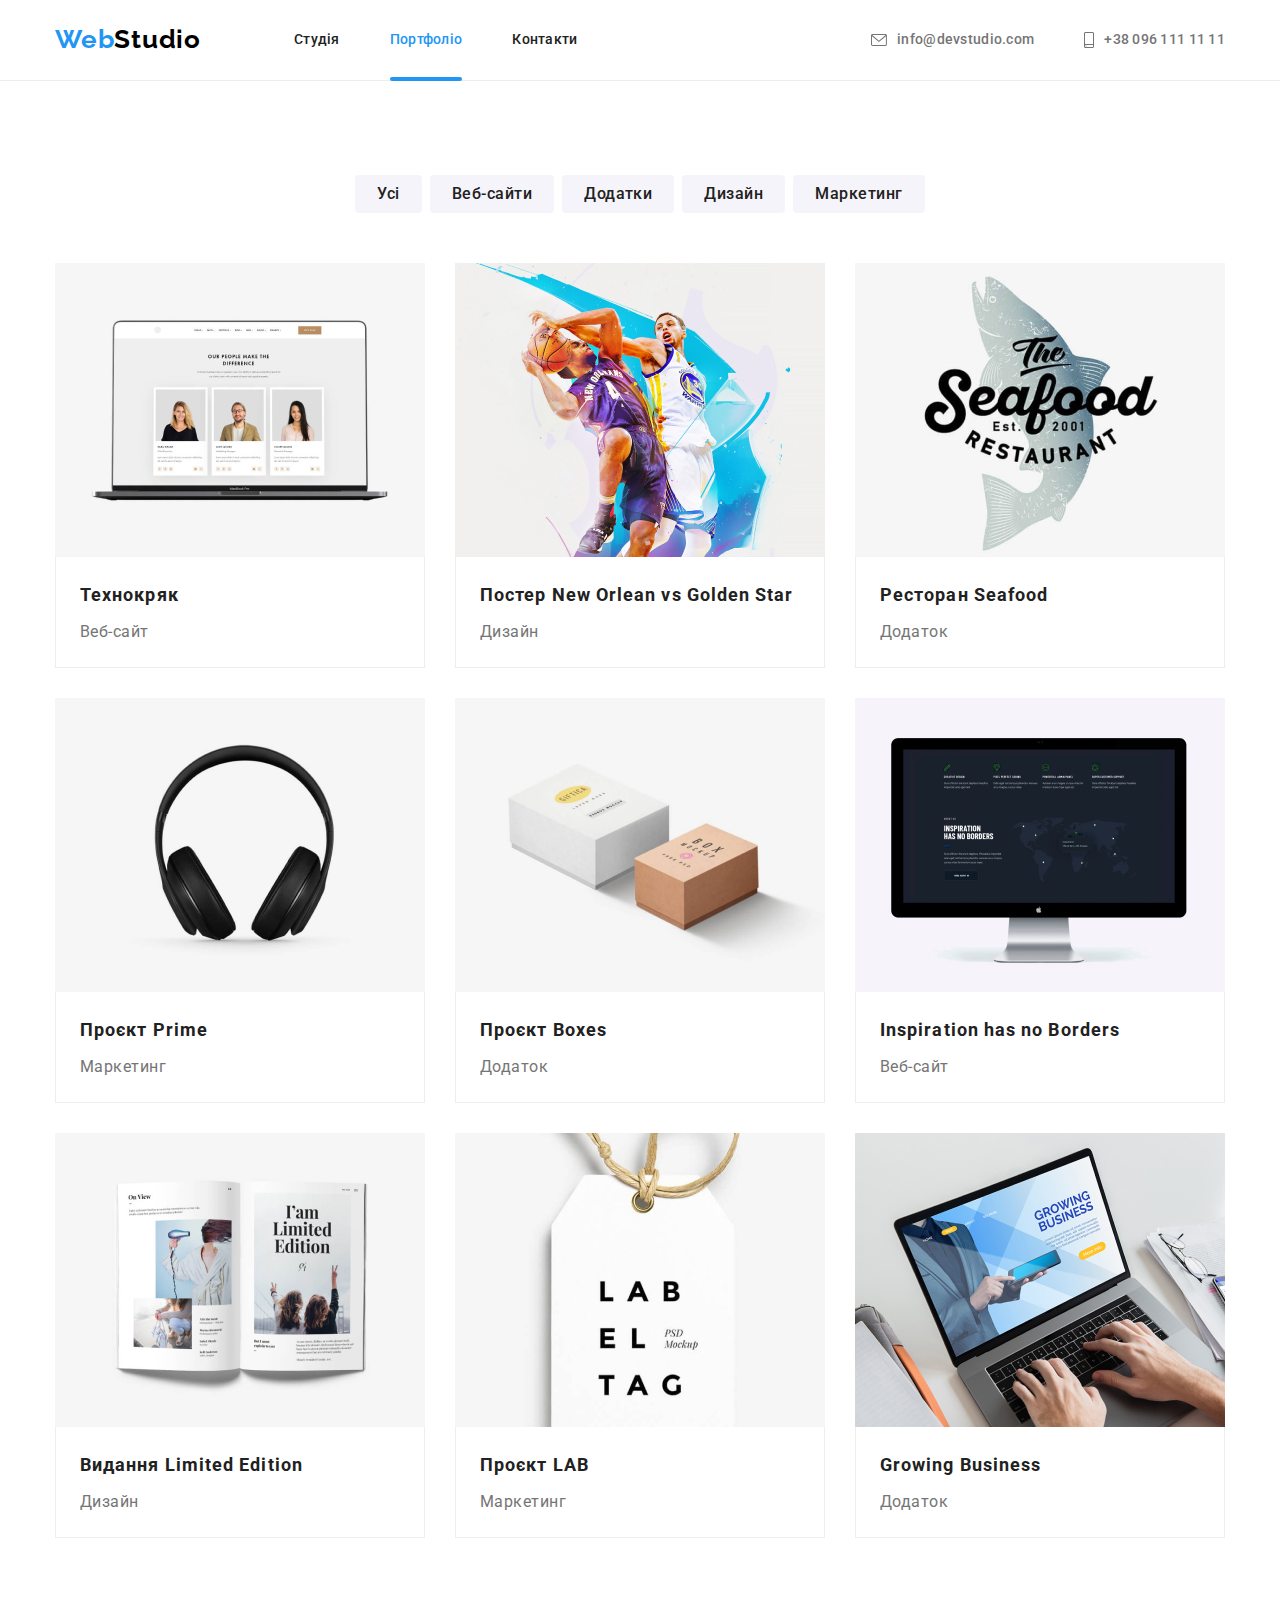
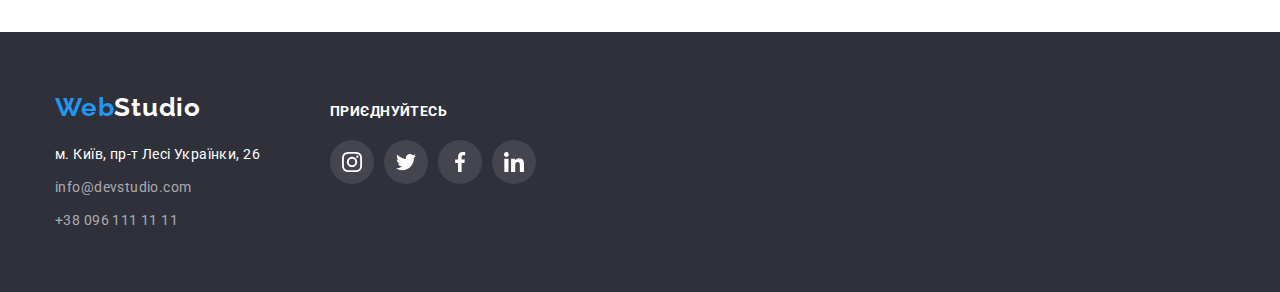
==== portfolio.html @ 6b871a5e "start" ====
<!DOCTYPE html>
<html lang="uk">
  <head>
    <meta charset="UTF-8" />
    <meta http-equiv="X-UA-Compatible" content="IE=edge" />
    <meta name="viewport" content="width=device-width, initial-scale=1.0" />
    <title>Студія</title>
    <link rel="preconnect" href="https://fonts.googleapis.com" />
    <link rel="preconnect" href="https://fonts.gstatic.com" crossorigin />
    <link
      href="https://fonts.googleapis.com/css2?family=Raleway:wght@700&family=Roboto:wght@400;500;700;900&display=swap"
      rel="stylesheet"
    />
    <link
      rel="stylesheet"
      href="https://cdnjs.cloudflare.com/ajax/libs/modern-normalize/1.1.0/modern-normalize.min.css"
    />
    <link rel="stylesheet" href="./css/styles.css" />
  </head>
  <body>
    <header class="site-header">
      <div class="container div-nav">
        <nav class="nav">
          <a href="./index.html" class="site-logo"
            ><span class="logo">Web</span>Studio</a
          >
          <ul class="menu-nav list">
            <li class="nav-item">
              <a href="./index.html" class="head-text">Студія</a>
            </li>
            <li class="nav-item">
              <a href="./portfolio.html" class="head-text current">Портфоліо</a>
            </li>
            <li class="nav-item">
              <a href="" class="head-text">Контакти</a>
            </li>
          </ul>
        </nav>
        <ul class="nav-contact list">
          <li class="mail-tel">
            <a href="mailto:info@devstudio.com" class="mail-tel">
              <svg width="16" height="12" class="contact-icons">
                <use
                  class="envelope"
                  href="./images/goit-svg.svg#icon-envelope"
                ></use></svg
              >info@devstudio.com</a
            >
          </li>
          <li class="tel-mail tel">
            <a href="tel:+380961111111" class="tel-mail">
              <svg width="10" height="16" class="contact-icons">
                <use
                  class="smartphone"
                  href="./images/goit-svg.svg#icon-smartphone"
                ></use></svg
              >+38 096 111 11 11</a
            >
          </li>
        </ul>
      </div>
    </header>

    <main>
      <section class="section">
        <div class="container">
          <h1 class="visually-hidden">Вітрина"</h1>
          <div class="filters">
            <ul class="list bottom-list">
              <li>
                <button type="button" class="button filters-btn">Усі</button>
              </li>
              <li>
                <button type="button" class="button filters-btn">
                  Веб-сайти
                </button>
              </li>
              <li>
                <button type="button" class="button filters-btn">
                  Додатки
                </button>
              </li>
              <li>
                <button type="button" class="button filters-btn">Дизайн</button>
              </li>
              <li>
                <button type="button" class="button filters-btn">
                  Маркетинг
                </button>
              </li>
            </ul>
          </div>
          <div class="showcase-div">
            <ul class="list scase">
              <li class="li-scase">
                <a href="" class="scase-link">
                  <div class="img-div">
                    <img
                      class="scase-img"
                      src="./images/portfolio/showcase.jpg"
                      alt="сайт Технокряк"
                      width="370"
                    />
                    <div class="case-div">
                      <p class="case-p">
                        Ресурс пропонує комплексні пропозиції з різним рівнем
                        функціоналу та сервісів. Все це дозволить відвідувачу
                        отримати вичерпні відомості про компанію чи приватну
                        особу.
                      </p>
                    </div>
                  </div>

                  <div class="sc-pad">
                    <h2 class="scase-title">Технокряк</h2>
                    <p class="scase-text">Веб-сайт</p>
                  </div>
                </a>
              </li>
              <li class="li-scase">
                <a href="" class="scase-link">
                  <div class="img-div">
                    <img
                      class="scase-img"
                      src="./images/portfolio/showcase2.jpg"
                      alt="Баскетбольний постер"
                      width="370"
                    />
                    <div class="case-div">
                      <p class="case-p">
                        Ресурс пропонує комплексні пропозиції з різним рівнем
                        функціоналу та сервісів. Все це дозволить відвідувачу
                        отримати вичерпні відомості про компанію чи приватну
                        особу.
                      </p>
                    </div>
                  </div>
                  <div class="sc-pad">
                    <h2 class="scase-title">
                      Постер New Orlean vs Golden Star
                    </h2>
                    <p class="scase-text">Дизайн</p>
                  </div>
                </a>
              </li>
              <li class="li-scase">
                <a href="" class="scase-link">
                  <div class="img-div">
                    <img
                      class="scase-img"
                      src="./images/portfolio/showcase3.jpg"
                      alt="Додаток ресторану"
                      width="370"
                    />
                    <div class="case-div">
                      <p class="case-p">
                        Ресурс пропонує комплексні пропозиції з різним рівнем
                        функціоналу та сервісів. Все це дозволить відвідувачу
                        отримати вичерпні відомості про компанію чи приватну
                        особу.
                      </p>
                    </div>
                  </div>
                  <div class="sc-pad">
                    <h2 class="scase-title">Ресторан Seafood</h2>
                    <p class="scase-text">Додаток</p>
                  </div>
                </a>
              </li>
              <li class="li-scase">
                <a href="" class="scase-link">
                  <div class="img-div">
                    <img
                      class="scase-img"
                      src="./images/portfolio/showcase4.jpg"
                      alt="фото навушників"
                      width="370"
                    />
                    <div class="case-div">
                      <p class="case-p">
                        Ресурс пропонує комплексні пропозиції з різним рівнем
                        функціоналу та сервісів. Все це дозволить відвідувачу
                        отримати вичерпні відомості про компанію чи приватну
                        особу.
                      </p>
                    </div>
                  </div>
                  <div class="sc-pad">
                    <h2 class="scase-title">Проєкт Prime</h2>
                    <p class="scase-text">Маркетинг</p>
                  </div>
                </a>
              </li>
              <li class="li-scase">
                <a href="" class="scase-link">
                  <div class="img-div">
                    <img
                      class="scase-img"
                      src="./images/portfolio/showcase5.jpg"
                      alt="Додаток Коробок"
                      width="370"
                    />
                    <div class="case-div">
                      <p class="case-p">
                        Ресурс пропонує комплексні пропозиції з різним рівнем
                        функціоналу та сервісів. Все це дозволить відвідувачу
                        отримати вичерпні відомості про компанію чи приватну
                        особу.
                      </p>
                    </div>
                  </div>
                  <div class="sc-pad">
                    <h2 class="scase-title">Проєкт Boxes</h2>
                    <p class="scase-text">Додаток</p>
                  </div>
                </a>
              </li>
              <li class="li-scase">
                <a href="" class="scase-link">
                  <div class="img-div">
                    <img
                      class="scase-img"
                      src="./images/portfolio/showcase6.jpg"
                      alt="Сайт натхнення"
                      width="370"
                    />
                    <div class="case-div">
                      <p class="case-p">
                        Ресурс пропонує комплексні пропозиції з різним рівнем
                        функціоналу та сервісів. Все це дозволить відвідувачу
                        отримати вичерпні відомості про компанію чи приватну
                        особу.
                      </p>
                    </div>
                  </div>
                  <div class="sc-pad">
                    <h2 lang="en" class="scase-title">
                      Inspiration has no Borders
                    </h2>
                    <p class="scase-text">Веб-сайт</p>
                  </div>
                </a>
              </li>
              <li class="li-scase">
                <a href="" class="scase-link">
                  <div class="img-div">
                    <img
                      class="scase-img"
                      src="./images/portfolio/showcase7.jpg"
                      alt="Дизайн видання"
                      width="370"
                    />
                    <div class="case-div">
                      <p class="case-p">
                        Ресурс пропонує комплексні пропозиції з різним рівнем
                        функціоналу та сервісів. Все це дозволить відвідувачу
                        отримати вичерпні відомості про компанію чи приватну
                        особу.
                      </p>
                    </div>
                  </div>
                  <div class="sc-pad">
                    <h2 class="scase-title">Видання Limited Edition</h2>
                    <p class="scase-text">Дизайн</p>
                  </div>
                </a>
              </li>
              <li class="li-scase">
                <a href="" class="scase-link">
                  <div class="img-div">
                    <img
                      class="scase-img"
                      src="./images/portfolio/showcase8.jpg"
                      alt="Фото проекта"
                      width="370"
                    />
                    <div class="case-div">
                      <p class="case-p">
                        Ресурс пропонує комплексні пропозиції з різним рівнем
                        функціоналу та сервісів. Все це дозволить відвідувачу
                        отримати вичерпні відомості про компанію чи приватну
                        особу.
                      </p>
                    </div>
                  </div>
                  <div class="sc-pad">
                    <h2 class="scase-title">Проєкт LAB</h2>
                    <p class="scase-text">Маркетинг</p>
                  </div>
                </a>
              </li>
              <li class="li-scase">
                <a href="" class="scase-link">
                  <div class="img-div">
                    <img
                      class="scase-img"
                      src="./images/portfolio/showcase9.jpg"
                      alt="фото додадтка"
                      width="370"
                    />
                    <div class="case-div">
                      <p class="case-p">
                        Ресурс пропонує комплексні пропозиції з різним рівнем
                        функціоналу та сервісів. Все це дозволить відвідувачу
                        отримати вичерпні відомості про компанію чи приватну
                        особу.
                      </p>
                    </div>
                  </div>
                  <div class="sc-pad">
                    <h2 lang="en" class="scase-title">Growing Business</h2>
                    <p class="scase-text">Додаток</p>
                  </div>
                </a>
              </li>
            </ul>
          </div>
        </div>
      </section>
    </main>
    <footer class="site-footer">
      <div class="container footer-div">
        <div class="footer-cont">
          <a href="./index.html" class="site-logo"
            ><span class="logo">Web</span
            ><span class="foot-logo">Studio</span></a
          >
          <address class="footer-nav">
            <ul class="list footer-ul">
              <li class="footer-li">
                <span class="footer-address"
                  >м. Київ, пр-т Лесі Українки, 26</span
                >
              </li>
              <li class="footer-li">
                <a href="mailto:info@devstudio.com" class="footer-mail"
                  >info@devstudio.com</a
                >
              </li>
              <li class="footer-li">
                <a href="tel:+380961111111" class="footer-tel"
                  >+38 096 111 11 11</a
                >
              </li>
            </ul>
          </address>
        </div>
        <div class="footer-social">
          <span class="join">Приєднуйтесь</span>
          <ul>
            <li class="social-list">
              <a href="" class="footer-links">
                <svg width="20px" height="20px">
                  <use
                    class="footer-icons"
                    href="./images/goit-svg.svg#icon-instagram"
                  ></use>
                </svg>
              </a>
            </li>
            <li class="social-list">
              <a href="" class="footer-links">
                <svg width="20px" height="20px">
                  <use
                    class="footer-icons"
                    href="./images/goit-svg.svg#icon-twitter"
                  ></use>
                </svg>
              </a>
            </li>
            <li class="social-list">
              <a href="" class="footer-links">
                <svg width="20px" height="20px">
                  <use
                    class="footer-icons"
                    href="./images/goit-svg.svg#icon-facebook"
                  ></use>
                </svg>
              </a>
            </li>
            <li class="social-list">
              <a href="" class="footer-links">
                <svg width="20px" height="20px">
                  <use
                    class="footer-icons"
                    href="./images/goit-svg.svg#icon-linkedin"
                  ></use>
                </svg>
              </a>
            </li>
          </ul>
        </div>
      </div>
    </footer>
  </body>
</html>
---- css/styles.css ----
/* Цветовая палира макета 
главный цвет #212121 
цвет ховера и лого #2196F3
второй цвет лого #000000
цвет текста #757575
white color #FFFFFF
цвет контактов rgba(255, 255, 255, 0.6)
цвет бг #2F303A
тени rgba(0, 0, 0, 0.25)
бг сайта #F5F5F5
*/

/* https: //cdnjs.cloudflare.com/ajax/libs/modern-normalize/1.0.0/modern-normalize.min.css
нормализация сьтилей. */

/* 
html {
    box-sizing: border-box;   
} 

*,
*::before,
*::after {
    box-sizing: inherit;
}
*/

img {
    display: block;
    max-width: 100%;
}

:root {
    --primary-text-color: #212121;
    --text-color: #757575;
    --accent-color: #2196F3;
    --logo-color: #000000;
    --white-color: #FFFFFF;
    --contact-color: rgba(255, 255, 255, 0.6);
    --bg-color: #2F303A;
    --text-shadow: rgba(0, 0, 0, 0.25);
    --site-bg: #F5F5F5;
    --bg-button: #F5F4FA;
    --hidden-bg: #188CE8;
    --herader-border: #ECECEC;
    --border-bottom: #EEEEEE;
    --overlay: rgba(47, 48, 58, 0.4);
    --overlay2: #C4C4C4;
    --bg-logo: #AFB1B8;
    --clients: #AFB1B8;
    --bg-social: rgba(255, 255, 255, 0.1);
    --modal-bg: rgba(0, 0, 0, 0.2);

}


body {
    font-family: 'Roboto', sans-serif;
    color: var(--primary-text-color);
    background: var(--white-color);
}

a {
    text-decoration: none;
}

button,
ul,
p,
h1,
h2,
h3,
h4,
h5 {
    letter-spacing: 0.03em;
    margin: 0;
}



.list {
    margin-left: 0px;
    margin-right: 0px;
    list-style: none;
}

.nav-item {
    margin: 0;
}


.container {
    width: 1200px;
    padding-left: 15px;
    padding-right: 15px;
    margin-left: auto;
    margin-right: auto;
}

/* head styles */
.div-nav {
    display: flex;
    align-items: center;

}

.site-header {
    background: var(--white-color);
    border-style: solid;
    border-width: 0 0 1px 0;
    border-color: var(--herader-border);
}

/* logo styles */
.site-logo {
    display: inline-block;
    align-items: center;
    font-family: 'Raleway';
    font-style: normal;
    font-weight: 700;
    font-size: 26px;
    line-height: 1.19;
    letter-spacing: 0.03em;
    color: var(--logo-color);
    text-shadow: var(--text-shadow);
    margin-right: 93px;
    margin-bottom: 25px;
    margin-top: 24px;
}

.logo {
    font-family: 'Raleway';
    color: var(--accent-color);
}

/* nav styles */


.nav {
    display: flex;
}



.menu-nav {
    display: flex;
    align-items: center;
    font-style: normal;
    font-weight: 500;
    font-size: 14px;
    line-height: 1.12;
    letter-spacing: 0.02em;
    color: var(--primary-text-color);
    padding: 0;
    margin-left: 0;
}

.menu-nav .nav-item+.nav-item {
    margin-left: 50px;
}


.head-text {
    display: block;
    color: var(--primary-text-color);
    padding: 32px 0;
    transition-property: color;
    transition-duration: 250ms;
    transition-timing-function: cubic-bezier(0.4, 0, 0.2, 1);
}

.nav-item {
    position: relative;
}

.current:after {
    position: absolute;
    display: block;
    left: 0%;
    bottom: -1%;
    content: '';
    width: 100%;
    height: 4px;
    background-color: var(--accent-color);
    border-radius: 2px;
}



.menu-nav .head-text.current {
    color: var(--accent-color);
}

.head-text:hover,
.head-text:focus {
    color: var(--accent-color);
}


.nav-contact {
    display: flex;
    font-style: normal;
    font-weight: 500;
    font-size: 14px;
    line-height: 1.12;
    letter-spacing: 0.02em;
    color: var(--text-color);
    margin-left: auto;
    padding: 0;

}

.contact-icons {
    margin-right: 10px;
    fill: currentColor;
}



.tel {
    margin-left: 50px;
}

.mail-tel {
    display: flex;
    align-items: center;
    color: var(--text-color);
    transition-property: color;
    transition-duration: 250ms;
    transition-timing-function: cubic-bezier(0.4, 0, 0.2, 1);
}

.mail-tel:hover,
.mail-tel:focus {
    color: var(--accent-color);
}

.mail {
    color: var(--text-color);
}

ul>.mail {
    padding-left: 0px;
}

.smartphone {
    margin-left: 10px;
    fill: currentColor;
}

.tel-mail {
    display: flex;
    align-items: center;
    color: var(--text-color);
    transition-property: color;
    transition-duration: 250ms;
    transition-timing-function: cubic-bezier(0.4, 0, 0.2, 1);
}

.tel-mail:hover,
.tel-mail:focus {
    color: var(--accent-color);
}


/* main styles */

.hero-section {
    padding-top: 200px;
    padding-bottom: 200px;
    background: var(--overlay2);
}

.overlay {
    max-width: 1600px;
    height: 600px;
    margin-left: auto;
    margin-right: auto;
    background-image: linear-gradient(rgba(47, 48, 58, 0.4),
            rgba(47, 48, 58, 0.4)),
        url(../images/bg.jpg);
    background-repeat: no-repeat;
    background-position: center;
    background-size: cover;

}

.section {
    padding-top: 94px;
    padding-bottom: 94px;
}

/* hero styles */
.hero-container {
    text-align: center;
    text-transform: uppercase;
}



.hero-title {
    font-style: normal;
    font-weight: 900;
    font-size: 44px;
    line-height: 1.36;
    letter-spacing: 0.06em;
    color: var(--white-color);
    text-transform: uppercase;
    text-align: center;
}

.hero-button {
    font-family: 'Roboto';
    font-style: normal;
    font-weight: 700;
    font-size: 16px;
    line-height: 1.87;
    cursor: pointer;
    color: var(--white-color);
    background: var(--accent-color);
    letter-spacing: 0.06em;
    margin-top: 30px;
    border: 0;
    padding: 10px 32px;
    border-radius: 4px;
    transition-property: background;
    transition-duration: 250ms;
    transition-timing-function: cubic-bezier(0.4, 0, 0.2, 1);

}

.hb {
    align-items: center;
    text-align: center;
}



.hero-button:hover,
.hero-button:focus {
    background: var(--hidden-bg);
}

/* modal window start */

.backdrop {
    position: fixed;
    top: 0;
    left: 0;
    width: 100%;
    height: 100%;
    background: var(--modal-bg);

    opacity: 1;
    transition-property: opacity;
    transition-duration: 250ms;
    transition-timing-function: cubic-bezier(0.4, 0, 0.2, 1);
}

.backdrop.is-hidden {
    opacity: 0;
    pointer-events: none;
}

.backdrop.backdrop.is-hidden .modal {
    opacity: 0;
}

.modal {
    position: absolute;
    top: 50%;
    left: 50%;
    transform: translate(-50%, -50%);
    min-width: 528px;
    min-height: 581px;
    background: var(--white-color);
    box-shadow: 0px 1px 3px rgba(0, 0, 0, 0.12), 0px 1px 1px rgba(0, 0, 0, 0.14), 0px 2px 1px rgba(0, 0, 0, 0.2);
    border-radius: 4px;
    opacity: 1;
    transition-property: opacity;
    transition-duration: 250ms;
    transition-timing-function: cubic-bezier(0.4, 0, 0.2, 1);
}

.close-button {
    position: absolute;
    top: 8px;
    right: 8px;
    display: flex;
    justify-content: center;
    align-items: center;
    width: 30px;
    height: 30px;
    border-radius: 50%;
    border: 1px solid rgba(0, 0, 0, 0.1);
    background-color: var(--white-color);
    cursor: pointer;
}

.close-icon {
    fill: currentColor;
}

/* modal window end */

/* preority styles */
.visually-hidden {
    position: absolute;
    width: 1px;
    height: 1px;
    margin: -1px;
    border: 0;
    padding: 0;
    white-space: nowrap;
    clip-path: inset(100%);
    clip: rect(0 0 0 0);
    overflow: hidden;
}

.preority-ul {
    display: flex;
    padding-left: 0;
}

.preority-ul .preority-li+.preority-li {
    margin-left: 30px;
}

.preority-li {
    flex-basis: calc((100% - 90px) / 4);
    padding: 0;
}


.icons {
    display: flex;
    align-items: center;
    justify-content: center;

    height: 120px;
    background: var(--bg-button);
    border-radius: 4px;

    margin-bottom: 30px;
}

.preority-icons {
    width: 70px;
    height: 70px;
    fill: currentColor;
}


.preority-title {
    font-size: 14px;
    line-height: 1.14;
    letter-spacing: 0.03em;
    text-transform: uppercase;
    margin-bottom: 10px;
}


.preority-text {
    font-size: 14px;
    line-height: 1.71;
    letter-spacing: 0.03em;
    color: var(--text-color);
}

/* work styles */

.work.section {
    padding-top: 0;
}


.work-ul {
    display: flex;
    flex-direction: row;
    padding: 0;
}

.work-ul .work-li+.work-li {
    margin-left: 30px;
}

.work-div {
    position: relative;
}

.text-div {
    position: absolute;
    display: flex;
    justify-content: center;
    align-items: center;
    bottom: 0;
    left: 0;
    width: 100%;
    height: 70px;
    background: rgba(47, 48, 58, 0.8);
}

.work-text {

    font-size: 14px;
    line-height: 1.16;
    text-align: center;
    letter-spacing: 0.03em;
    text-transform: uppercase;
    color: var(--white-color);

}

.title {
    font-style: normal;
    font-size: 36px;
    line-height: 1.17;
    letter-spacing: 0.03em;
    color: var(--primary-text-color);
    text-align: center;
    margin-bottom: 50px;
}

/* team styles */

.section.our-team {
    background-color: var(--bg-button);
}



.team-ul {
    display: flex;
    flex-direction: row;
    justify-content: space-between;
    padding: 0;
}

.team>ul {
    display: flex;
    max-width: 206px;
    max-height: 44px;
    padding: 0px;

    margin-left: auto;
    margin-right: auto;
}

.team-title {
    font-weight: 500;
    font-size: 16px;
    line-height: 1.19;
    letter-spacing: 0.03em;
    margin-bottom: 10px;
}


.team-text {
    font-size: 16px;
    line-height: 1.19;
    letter-spacing: 0.03em;
    color: var(--text-color);
    margin-bottom: 16px;

}

.team-li {
    flex-basis: calc((100% - 90px) / 4);
    background-color: var(--border-bottom);
    background: var(--white-color);
    box-shadow: 0px 1px 3px rgba(0, 0, 0, 0.12), 0px 1px 1px rgba(0, 0, 0, 0.14), 0px 2px 1px rgba(0, 0, 0, 0.2);
    border-radius: 0px 0px 4px 4px;

}

.team {
    padding: 30px 0;
    text-align: center;
}

.social-links {
    display: flex;
    justify-content: center;
    align-items: center;
    width: 44px;
    min-height: 44px;
    color: var(--bg-logo);
    background-color: var(--white-color);
    border-radius: 50%;
    transition-property: color, background-color;
    transition-duration: 250ms;
    transition-timing-function: cubic-bezier(0.4, 0, 0.2, 1);
}

.social-links:hover,
.social-links:focus {
    color: var(--white-color);
    background-color: var(--accent-color);

}

.social-list+.social-list {
    margin-left: 10px;
}

.social-icon {
    fill: currentColor;
}

/* our clients */

.clients>ul {
    display: flex;
    padding: 0px;
    list-style: none;
    gap: 30px;

}

.clients-list {
    flex-basis: calc((100% - 150px) / 6);
}

.clients-links {
    display: flex;
    justify-content: center;
    align-items: center;
    height: 92px;
    color: var(--clients);
    border-radius: 4px;
    border: 1px solid var(--bg-logo);
    transition: color, border;
    transition-duration: 250ms;
    transition-timing-function: cubic-bezier(0.4, 0, 0.2, 1);


}

.clients-links:hover,
.clients-links:focus {
    color: var(--accent-color);
    border: 1px solid var(--accent-color);

}

.icon {
    fill: currentColor;
}

/* footer styles */


.site-footer {
    background: var(--bg-color);
    padding-top: 60px;
    padding-bottom: 60px;
}

.footer-cont>a {
    padding: 0;
}

.foot-logo {
    color: var(--white-color);
    padding: 0;
}



.footer-div .site-logo {
    margin-bottom: 20px;
}

.footer-ul {
    padding: 0;
}

.footer-li:not(:last-child) {
    margin-bottom: 9px;
}



/* address styles */

.footer-address {
    color: var(--white-color);

}

.footer-nav {
    font-style: normal;
    font-weight: 400;
    font-size: 14px;
    line-height: 1.71;
    letter-spacing: 0.03em;
}

.footer-mail,
.footer-tel {
    color: var(--contact-color);
    transition: color;
    transition-duration: 250ms;
    transition-timing-function: cubic-bezier(0.4, 0, 0.2, 1);

}

.footer-mail:hover,
.footer-mail:focus {
    color: var(--accent-color);
}

.footer-tel:hover,
.footer-tel:focus {
    color: var(--accent-color);
}

.footer-div {
    display: flex;
    align-items: baseline;

}

.footer-cont .site-logo {
    margin-top: 0;
    margin-right: 0;
}

.footer-social {

    font-weight: 700;
    font-size: 14px;
    line-height: 1.14;
    letter-spacing: 0.03em;
    text-transform: uppercase;

    color: #FFFFFF;
    margin-left: 70px;

}

.footer-social>ul {
    display: flex;
    padding: 0px;
    list-style: none;
    margin-top: 20px;
}

.footer-links {
    display: flex;
    justify-content: center;
    align-items: center;
    width: 44px;
    min-height: 44px;
    color: var(--white-color);
    background-color: var(--bg-social);
    border-radius: 50%;
    transition-property: background-color;
    transition-duration: 250ms;
    transition-timing-function: cubic-bezier(0.4, 0, 0.2, 1);
}

.footer-links:hover,
.footer-links:focus {
    background-color: var(--accent-color);
}

.footer-icons {
    fill: currentColor;
}

/* portfolio decor */

.button {
    font-family: 'Roboto';
    font-style: normal;
    font-weight: 500;
    font-size: 16px;
    line-height: 1.63;
    letter-spacing: 0.03em;
    color: var(--primary-text-color);
    background: var(--bg-button);
    cursor: pointer;
    border-radius: 4px;
    transition-property: color, background, box-shadow;
    transition-duration: 250ms;
    transition-timing-function: cubic-bezier(0.4, 0, 0.2, 1);

}

.bottom-list {
    display: flex;
    justify-content: center;
    gap: 8px;
    margin-bottom: 50px;
    padding-left: 0;
    border: transparent;
}

.button.filters-btn {
    padding: 6px 22px;
    border-width: 0px;
    border-radius: 4px;
}

.button:hover,
.button:focus {
    color: var(--white-color);
    background: var(--accent-color);
    box-shadow: 0px 3px 1px rgba(0, 0, 0, 0.1), 0px 1px 2px rgba(0, 0, 0, 0.08), 0px 2px 2px rgba(0, 0, 0, 0.12);

}

.scase {
    background: var(--white-color);
}

.img-div {
    position: relative;
    overflow: hidden;

}

.case-div {
    position: absolute;
    top: 0%;
    left: 0%;
    display: flex;
    justify-content: center;
    align-items: center;
    width: 100%;
    height: 100%;
    transform: translateY(100%);
    transition: transform 250ms cubic-bezier(0.4, 0, 0.2, 1);
    background: rgba(33, 150, 243, 0.9);
    overflow: hidden;


}


.scase-link:hover .case-div {
    transform: translateY(0%);
}

.scase-link:focus .case-div {
    transform: translateY(0%);
}

.case-p {
    padding: 0px 24px;
    font-size: 18px;
    line-height: 1.56;
    letter-spacing: 0.03em;
    color: var(--white-color);

}

.scase-title {
    font-size: 18px;
    line-height: 2;
    letter-spacing: 0.06em;
    color: var(--primary-text-color);
    margin-bottom: 4px;
}

.scase-text {


    font-size: 16px;
    line-height: 1.87;
    letter-spacing: 0.03em;
    color: var(--text-color);

}

.list.scase {
    padding: 0;
}

.scase-link {
    display: block;
    transition-property: box-shadow;
    transition-duration: 250ms;
    transition-timing-function: cubic-bezier(0.4, 0, 0.2, 1);


}

.scase-link:hover,
.scase-link:focus {
    box-shadow: 0px 1px 1px rgba(0, 0, 0, 0.12),
        0px 4px 4px rgba(0, 0, 0, 0.06),
        1px 4px 6px rgba(0, 0, 0, 0.16);
}

.li-scase {
    flex-basis: calc((100% - 60px) / 3);
    margin-right: 30px;
    margin-bottom: 30px;
}

.li-scase:nth-child(3n) {
    margin-right: 0;
}

.li-scase:nth-child(n+7) {
    margin-bottom: 0px;
}

.sc-pad {
    padding: 20px 24px;
    border-style: solid;
    border-width: 0 1px 1px 1px;
    border-color: var(--border-bottom);

}

.list.scase {
    display: flex;
    flex-direction: row;
    flex-wrap: wrap;
}
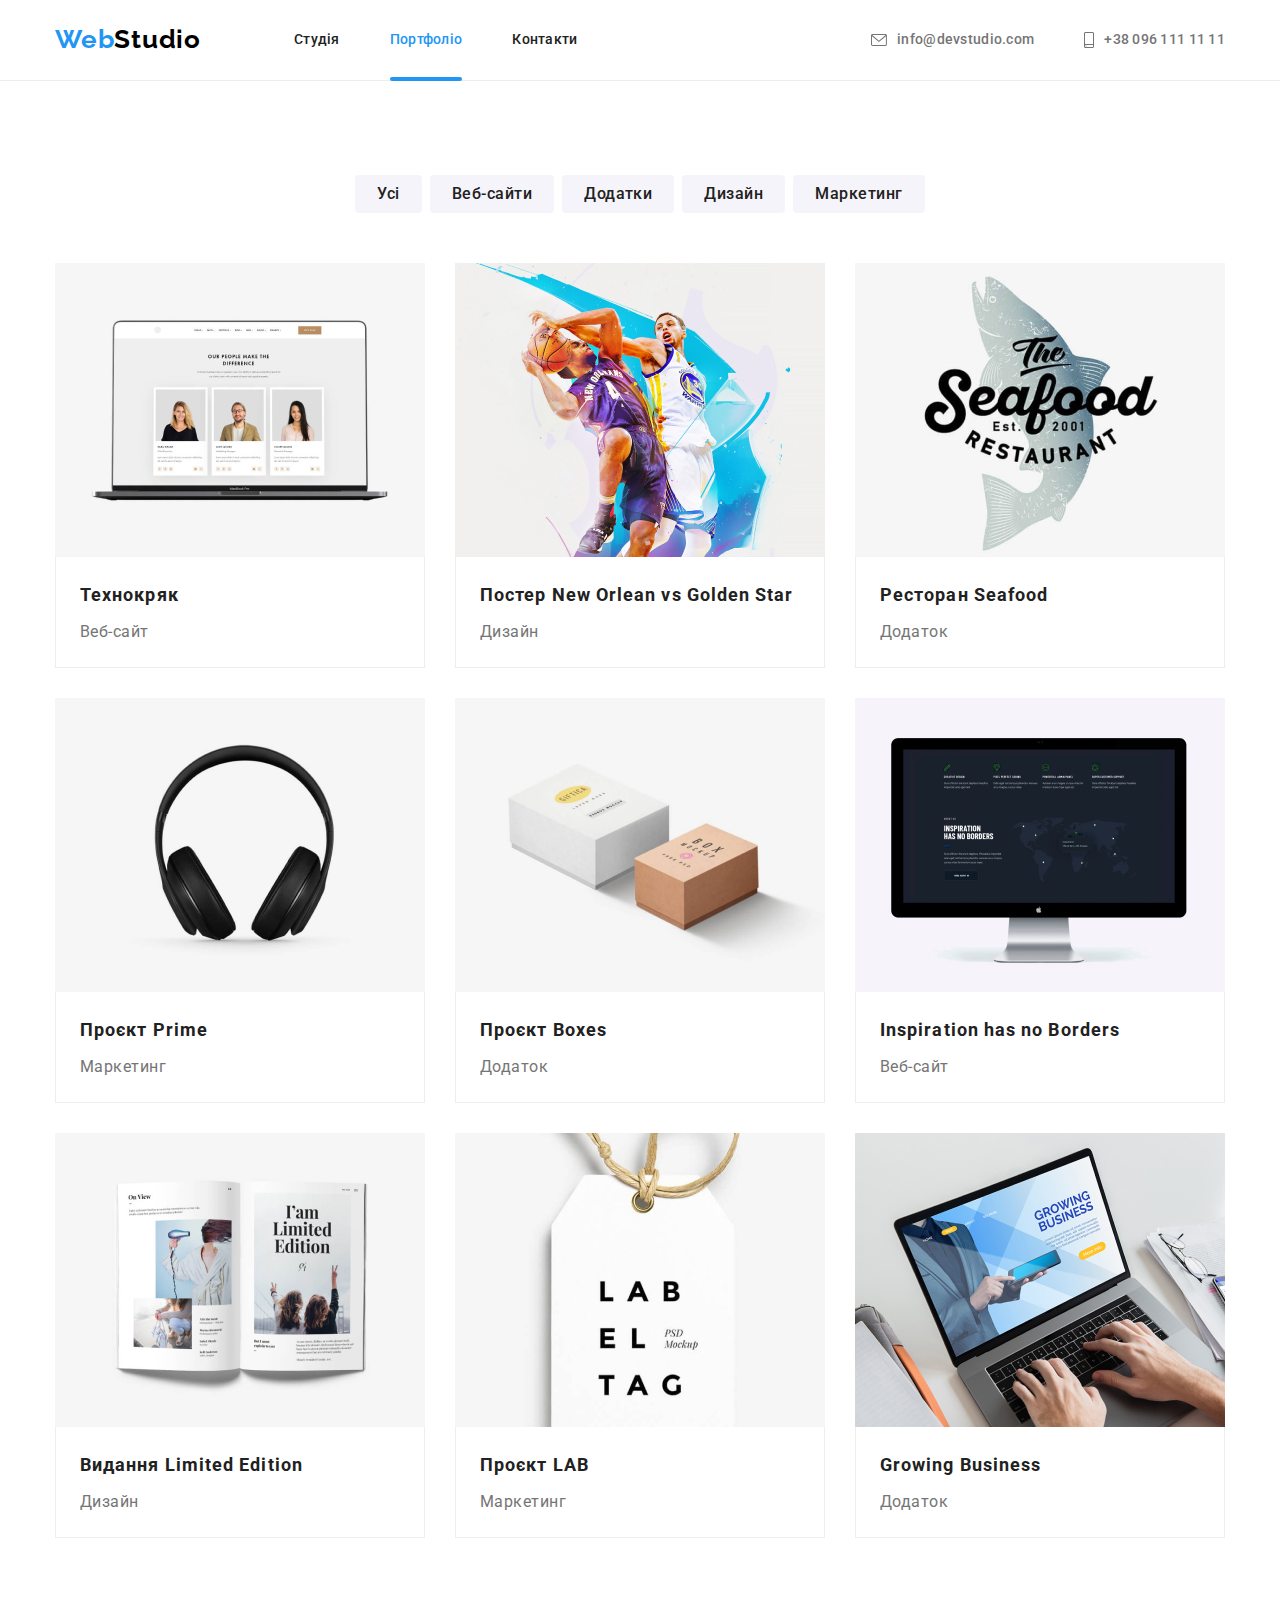
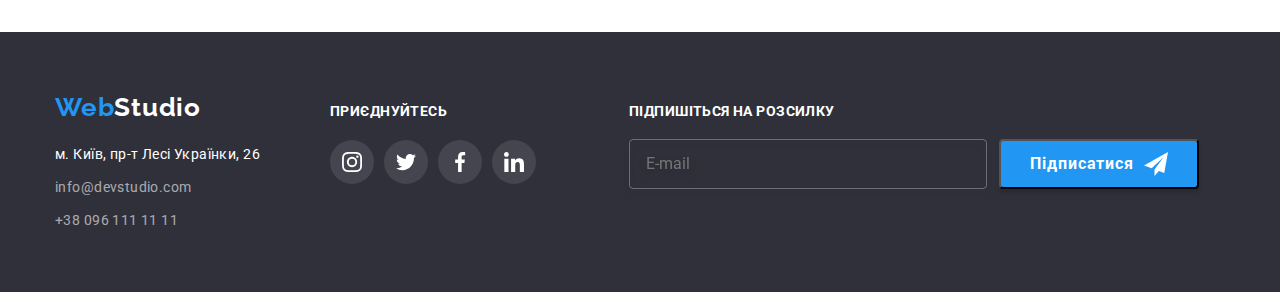
==== commit 47615954: "footer" ====
--- a/portfolio.html
+++ b/portfolio.html
@@ -390,6 +390,23 @@
             </li>
           </ul>
         </div>
+        <form class="footer-form">
+          <label for="" class="foot-label">Підпишіться на розсилку</label>
+          <div class="footer-subscribe">
+            <input
+              type="text"
+              name="email"
+              placeholder="E-mail"
+              class="footer-input"
+            />
+            <button type="submit" class="subscribe-btn">
+              Підписатися
+              <svg width="24px" height="24px" class="send">
+                <use href="./images/goit-svg.svg#icon-send"></use>
+              </svg>
+            </button>
+          </div>
+        </form>
       </div>
     </footer>
   </body>
--- a/css/styles.css
+++ b/css/styles.css
@@ -769,6 +769,71 @@
     fill: currentColor;
 }
 
+
+
+/* footer form */
+
+.footer-form {
+    margin-left: 93px;
+    display: flex;
+    flex-direction: column;
+}
+
+.foot-label {
+    font-weight: 700;
+    font-size: 14px;
+    line-height: 1.16;
+    letter-spacing: 0.03em;
+    text-transform: uppercase;
+    color: var(--white-color);
+    margin-bottom: 20px;
+}
+
+.footer-subscribe {
+    display: flex;
+}
+
+.footer-input {
+    font-weight: 400;
+    font-size: 16px;
+    line-height: 20px;
+    color: rgba(255, 255, 255, 0.6);
+    width: 358px;
+    height: 50px;
+    border: 1px solid rgba(255, 255, 255, 0.3);
+    filter: drop-shadow(0px 4px 4px rgba(0, 0, 0, 0.15));
+    border-radius: 4px;
+    background: transparent;
+    padding-top: 15px;
+    padding-bottom: 15px;
+    padding-left: 16px;
+    margin-right: 12px;
+}
+
+.subscribe-btn {
+    display: flex;
+    justify-content: center;
+    align-items: center;
+    font-family: 'Roboto';
+    font-style: normal;
+    font-weight: 700;
+    font-size: 16px;
+    line-height: 1.87;
+    width: 200px;
+    height: 50px;
+    letter-spacing: 0.06em;
+    color: var(--white-color);
+    background-color: var(--accent-color);
+    box-shadow: 0px 4px 4px rgba(0, 0, 0, 0.15);
+    border-radius: 4px;
+    cursor: pointer;
+    padding: 10px 28px;
+}
+
+.send {
+    margin-left: 10px;
+    fill: var(--white-color);
+}
 /* portfolio decor */
 
 .button {
